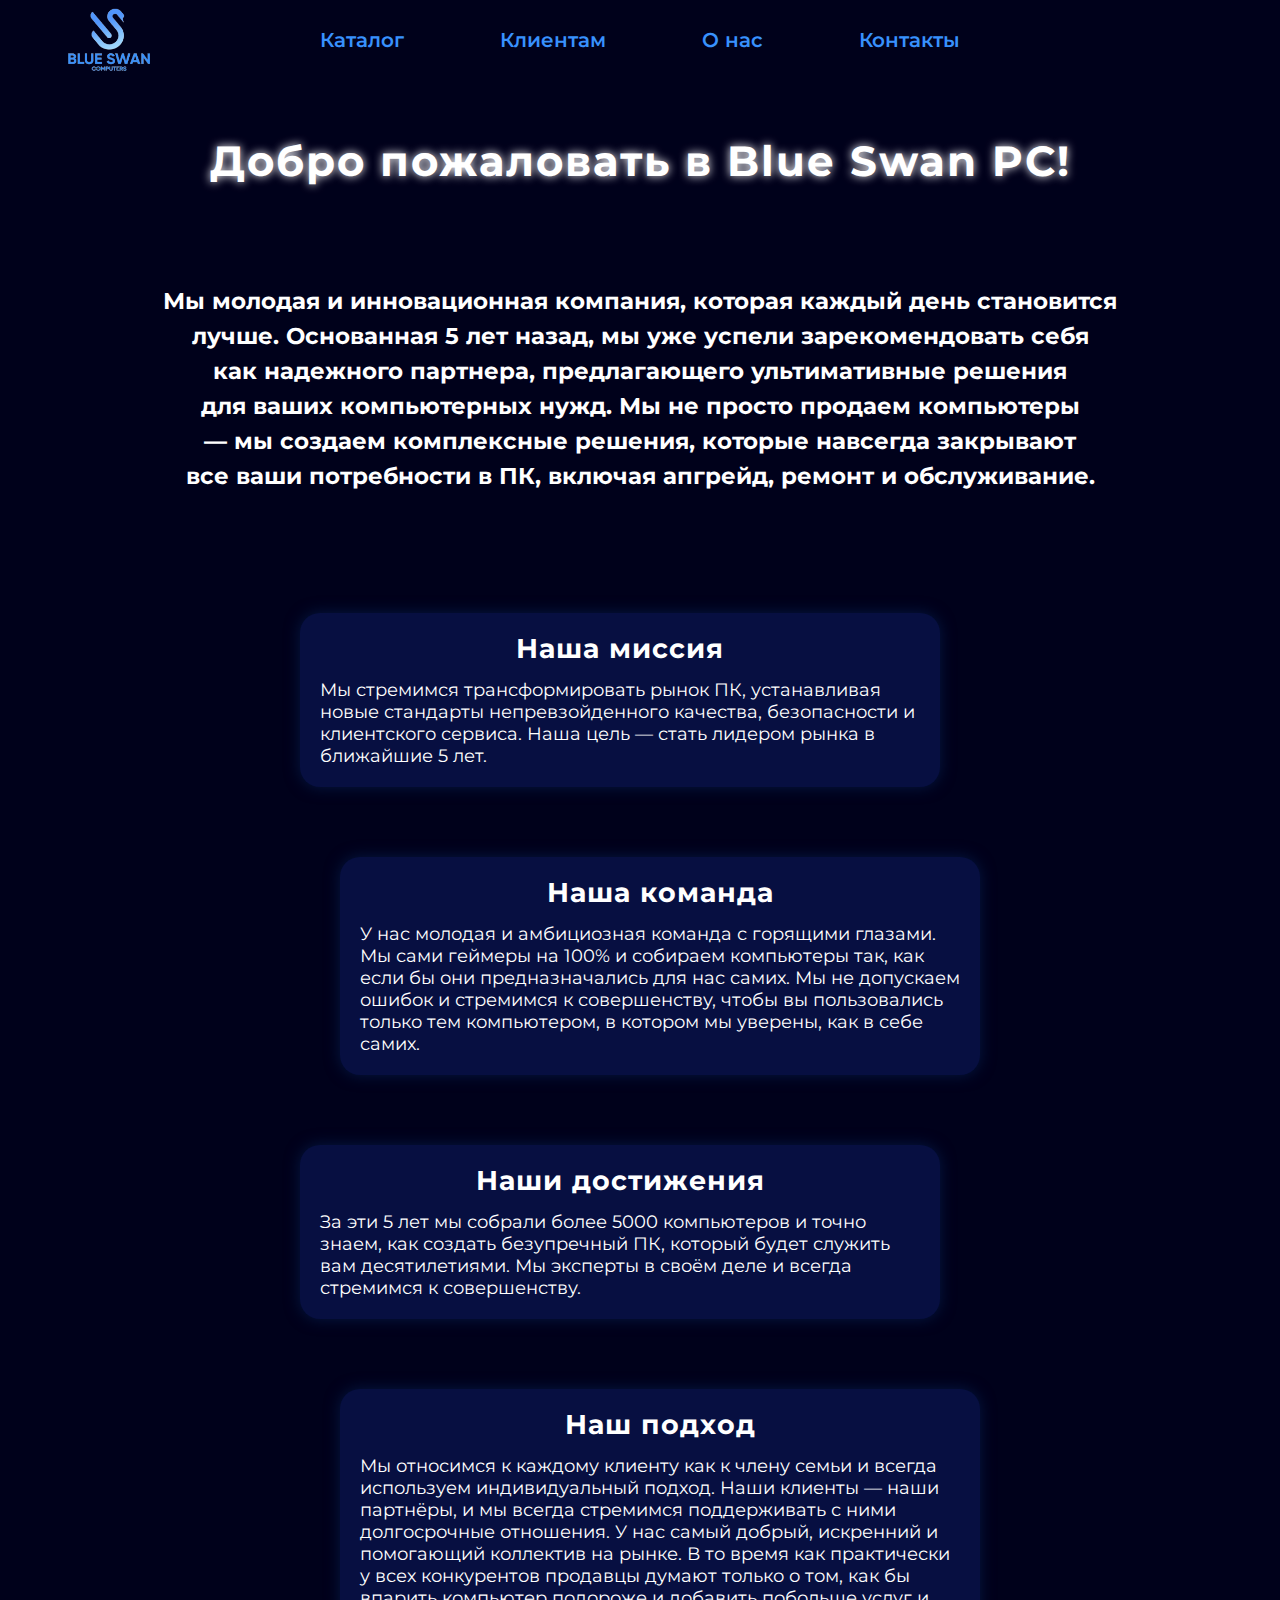
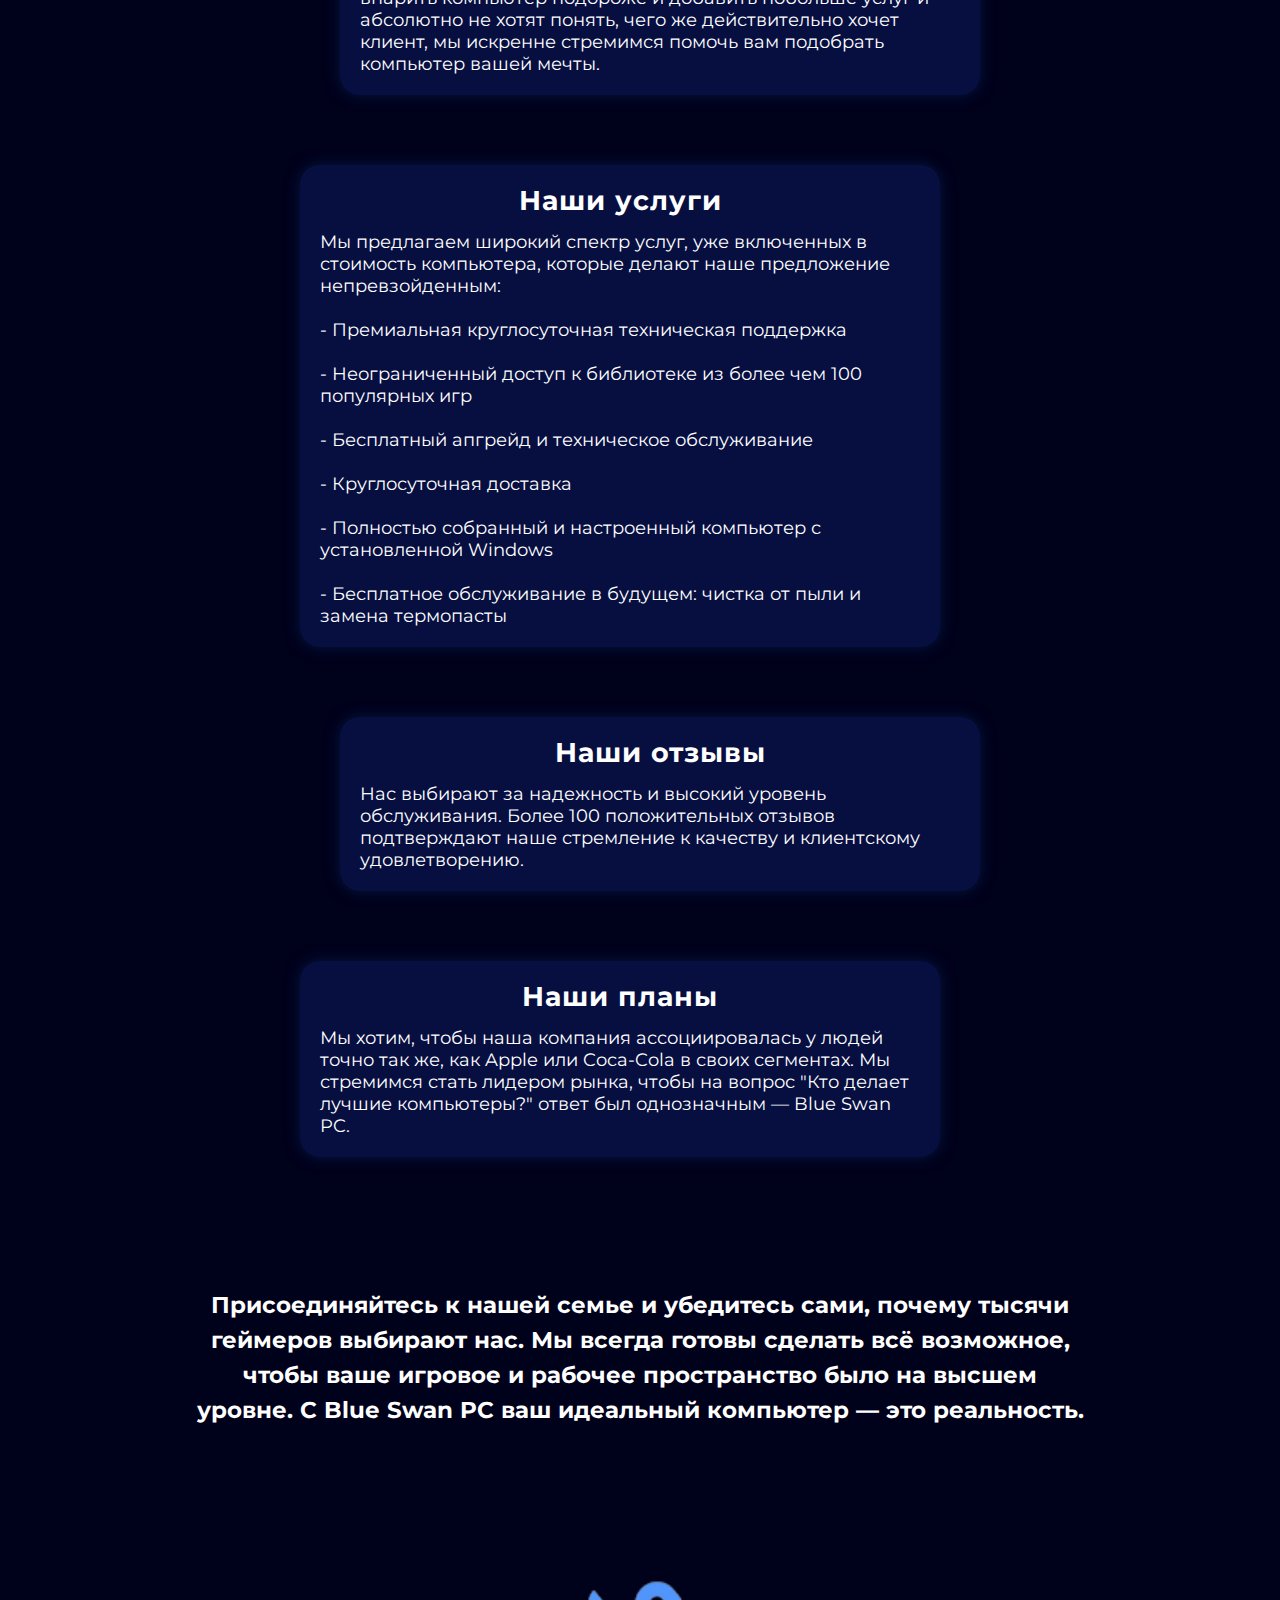
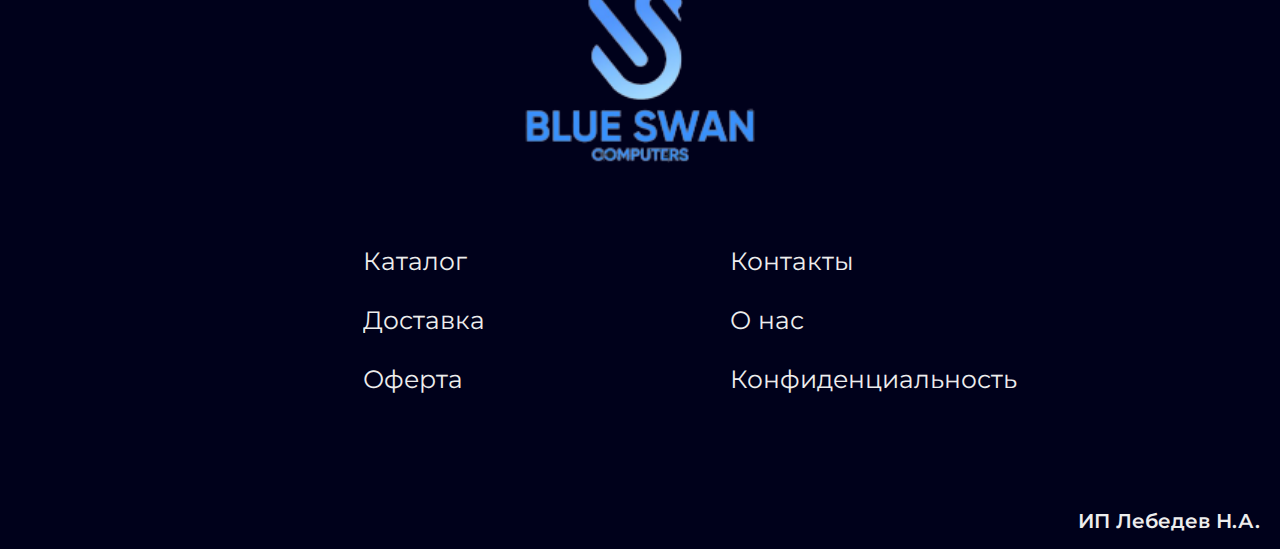
==== AboutPage/index.html @ 08d814c0 "comm" ====
<!DOCTYPE html>
<html>
<head>
<title>О нас</title>
<!-- Шрифты. -->
<link rel="preconnect" href="https://fonts.googleapis.com">
<link rel="preconnect" href="https://fonts.gstatic.com" crossorigin>
<link href="https://fonts.googleapis.com/css2?family=Montserrat:wght@300;400;500;600;700;800&display=swap" rel="stylesheet">

<!-- Подключение файлов. -->
<link rel="stylesheet" href="reset.css">


<link rel="stylesheet" type="text/css" href="../slick-1.8.1/slick/slick.css"/>

<link rel="stylesheet" type="text/css" href="../slick-1.8.1/slick/slick-theme.css"/>

<link rel="stylesheet" href="style.css">
<link rel="stylesheet" href="adapt.css">

<!-- Корректное отображение на разных устройствах. -->
<meta name="viewport" content="width=device-width, initial-scale=1.0, maximum-scale=1.0, user-scalable=no">

</head>
<body>
    <div class="header">
        <a href="../MainPage/index.html" class="header__logo"><img src="../static/main_logo.png"></a>
        <ul class="header__menu">
            <li><a href="">Каталог</a></li>
            <li><a href="">Клиентам</a></li>
            <li><a href="">О нас</a></li>
            <li><a href="">Контакты</a></li>
        </ul>
    </div>
    <div class="top-empty"></div>

    
    <div class="h2-main"><h2>Добро пожаловать в Blue Swan PC!</h2></div>

    <div class="text-before-pcs"><h3>Мы молодая и инновационная компания, которая каждый день становится лучше. Основанная 5 лет назад, мы уже успели зарекомендовать себя как надежного партнера, предлагающего ультимативные решения для ваших компьютерных нужд. Мы не просто продаем компьютеры — мы создаем комплексные решения, которые навсегда закрывают все ваши потребности в ПК, включая апгрейд, ремонт и обслуживание.</h3></div>

    <div class="about-text-block-wrapper">

        <div class="about-text-block-wrapper-wrapper">
            <div class="about-text-block">
                <h3>Наша миссия</h3>
                <p>Мы стремимся трансформировать рынок ПК, устанавливая новые стандарты непревзойденного качества, безопасности и клиентского сервиса. Наша цель — стать лидером рынка в ближайшие 5 лет.</p>
            </div>
        </div>

        <div class="about-text-block-wrapper-wrapper">
            <div class="about-text-block">
                <h3>Наша команда</h3>
                <p>У нас молодая и амбициозная команда с горящими глазами. Мы сами геймеры на 100% и собираем компьютеры так, как если бы они предназначались для нас самих. Мы не допускаем ошибок и стремимся к совершенству, чтобы вы пользовались только тем компьютером, в котором мы уверены, как в себе самих.</p>
            </div>
        </div>

        <div class="about-text-block-wrapper-wrapper">
            <div class="about-text-block">
                <h3>Наши достижения</h3>
                <p>За эти 5 лет мы собрали более 5000 компьютеров и точно знаем, как создать безупречный ПК, который будет служить вам десятилетиями. Мы эксперты в своём деле и всегда стремимся к совершенству.</p>
            </div>
        </div>

        <div class="about-text-block-wrapper-wrapper">
            <div class="about-text-block">
                <h3>Наш подход</h3>
                <p>Мы относимся к каждому клиенту как к члену семьи и всегда используем индивидуальный подход. Наши клиенты — наши партнёры, и мы всегда стремимся поддерживать с ними долгосрочные отношения. У нас самый добрый, искренний и помогающий коллектив на рынке. В то время как практически у всех конкурентов продавцы думают только о том, как бы впарить компьютер подороже и добавить побольше услуг и абсолютно не хотят понять, чего же действительно хочет клиент, мы искренне стремимся помочь вам подобрать компьютер вашей мечты.</p>
            </div>
        </div>

        <div class="about-text-block-wrapper-wrapper">
            <div class="about-text-block">
                <h3>Наши услуги</h3>
                <p>Мы предлагаем широкий спектр услуг, уже включенных в стоимость компьютера, которые делают наше предложение непревзойденным:<br><br>
                     - Премиальная круглосуточная техническая поддержка<br><br>
                     - Неограниченный доступ к библиотеке из более чем 100 популярных игр<br><br>
                     - Бесплатный апгрейд и техническое обслуживание<br><br>
                     - Круглосуточная доставка<br><br>
                     - Полностью собранный и настроенный компьютер с установленной Windows<br><br>
                     - Бесплатное обслуживание в будущем: чистка от пыли и замена термопасты</p>
            </div>
        </div>

        <div class="about-text-block-wrapper-wrapper">
            <div class="about-text-block">
                <h3>Наши отзывы</h3>
                <p>Нас выбирают за надежность и высокий уровень обслуживания. Более 100 положительных отзывов подтверждают наше стремление к качеству и клиентскому удовлетворению.</p>
            </div>
        </div>

        <div class="about-text-block-wrapper-wrapper">
            <div class="about-text-block">
                <h3>Наши планы</h3>
                <p>Мы хотим, чтобы наша компания ассоциировалась у людей точно так же, как Apple или Coca-Cola в своих сегментах. Мы стремимся стать лидером рынка, чтобы на вопрос "Кто делает лучшие компьютеры?" ответ был однозначным — Blue Swan PC.</p>
            </div>
        </div>
    </div>

    <div class="text-before-pcs"><h3>Присоединяйтесь к нашей семье и убедитесь сами, почему тысячи геймеров выбирают нас. Мы всегда готовы сделать всё возможное, чтобы ваше игровое и рабочее пространство было на высшем уровне. С Blue Swan PC ваш идеальный компьютер — это реальность.</h3></div>
    


    <!-- Подвал -->
    <div class="footer">
        <a href="" class="footer__logo"></a>
        <div class="footer__double-ul">
            <ul>
                <li><a href="">Каталог</a></li>
                <li><a href="">Доставка</a></li>
                <li><a href="">Оферта</a></li>
            </ul>
            <ul>
                <li><a href="">Контакты</a></li>
                <li><a href="">О нас</a></li>
                <li><a href="">Конфиденциальность</a></li>
            </ul>
        </div>
        <div class="footer__ceo-name"><h2>ИП Лебедев Н.А.</h2></div>
    </div>

    <!-- <div class="empty"></div> -->

    <script src="../jquery/jquery-3.7.1-full.js"></script>

    <script type="text/javascript" src="../slick-1.8.1/slick/slick.min.js"></script>

    <script type="text/javascript" src="main.js"></script>

</body>
</html>
---- AboutPage/style.css ----
html {
    background-color: #00011B;
}

.header {
    background-color: #00011B;
    position: fixed;
    width: 100%;
    height: 80px;
    display: flex;
    justify-content: center;
    align-items: center;
    z-index: 1000;  
}

.header__logo {
    display: block;
    width: 90px;
    height: 70px;
    position: absolute;
    top: 5px; 
    left: 5%;
}
.header__logo img {
    width: 100%;
    height: 100%;
}

.header__menu {
    display: flex;
    margin: 0;
    padding: 0;
    width: 50%;
    justify-content: space-between;
    max-width: 1000px;
}
.header__menu li {
    list-style-type: none;
}
.header__menu li a {
    color: #3891FD;
    text-decoration: none;
    font-family: 'Montserrat', sans-serif;
    transition: 0.2s;
    font-size: 20px;
    font-weight: 600;
}

.header__menu li a:hover {
    color: white;
    text-shadow: 0px 0px 20px white;
}

.top-empty {
    width: 100%;
    height: 80px;
    /* margin-bottom: 50px; */
}



.h2-main {
    margin: 0 auto;
    font-family: 'Montserrat', sans-serif;
    color: white;
    text-shadow: 0px 0px 10px white;
    letter-spacing: 2px;
    line-height: 33px;
    width: 100%;
    font-size: 28px;
    display: flex;
    justify-content: center;
    margin-top: 30px;
    margin-bottom: 30px;
}

.text-before-pcs {
    margin: 0 auto;
    margin-top: 70px;
    margin-bottom: 120px;
    font-size: 20px;
    text-align: center;
    box-sizing: border-box;
    padding: 0 100px;
}
.text-before-pcs h3 {
    font-family: 'Montserrat', sans-serif;
    color: white;
    line-height: 35px;
    text-wrap: balance;
}


.about-text-block-wrapper {
    width: 100%;
    padding: 0 300px;
    box-sizing: border-box;
}
.about-text-block-wrapper-wrapper {
    width: 100%;
}

.about-text-block {
    width: 600px;
    background-color: #070f41;
    /* margin: 10px; */
    border-radius: 20px;
    padding: 20px;
    margin-top: 70px;
    box-shadow: 0px 0px 15px 0px rgb(5, 24, 66); 
    
}
.about-text-block-wrapper-wrapper:nth-child(1) .about-text-block {
    margin-top: 30px;
}
.about-text-block-wrapper-wrapper:nth-child(7) .about-text-block {
    margin-bottom: 130px;
}

.about-text-block-wrapper-wrapper:nth-child(2),
.about-text-block-wrapper-wrapper:nth-child(4),
.about-text-block-wrapper-wrapper:nth-child(6),
.about-text-block-wrapper-wrapper:nth-child(8) {
    display: flex;
    justify-content: end;
} 

.about-text-block h3 {
    font-family: 'Montserrat', sans-serif;
    color: white;
    font-size: 27px;
    text-align: center;
    padding: 0;
    margin: 0;
    margin-bottom: 15px;
    margin-top: 0px;
    letter-spacing: 1px;
}

.about-text-block p {
    font-family: 'Montserrat', sans-serif;
    color: white;
    font-size: 18px;
    padding: 0;
    margin: 0;
    line-height: 22px;
    /* text-wrap: wrap;
    text-align: center; */
}



/* Footer */
.footer {
    width: 100%;
    display: flex;
    flex-direction: column;
    justify-content: center;
    align-items: center;
    /* background-color: rgba(63, 68, 74, 1); */
}
.footer__logo {
    display: block;
    width: 250px;
    height: 250px;
    background-image: url(../static/main_logo.png);
    background-position: center;
    background-repeat: no-repeat;
    background-size: 100%;
    margin-bottom: 20px;
}
.footer__double-ul {
    width: 100%;
    max-width: 1000px;
    display: flex;
    justify-content:space-around;
}
.footer__double-ul ul {
    margin: 0;
    padding: 0;
}
.footer__double-ul ul:first-child {
    margin-left: 100px;
}
.footer__double-ul ul li {
    list-style: none;
    font-family: 'Montserrat', sans-serif;
    font-weight: 400;
    font-size: 25px;
    margin-top: 30px;
    overflow: hidden;
}
.footer__double-ul ul li a {
    text-decoration: none;
    color: rgb(237, 237, 237);
    position: relative;
}
.footer__double-ul ul li a::before {
    content: ' ';
    position: absolute;
    width: 100%;
    height: 1px;
    background-color: rgb(237, 237, 237);
    top: calc(100% - 1px);
    transition: 0.2s;
}
.footer__double-ul ul li a::before {
    left: -100%;
}
.footer__double-ul ul li a:hover::before {
    left: 0;
}
.footer__ceo-name {
    width: 100%;
    max-width: 1400px;
    padding: 0 20px;
    margin-top: 100px;
    box-sizing: border-box;
}
.footer__ceo-name h2 {
    float: right;
    font-family: 'Montserrat', sans-serif;
    font-weight: 600;
    font-size: 20px;
    color: rgb(237, 237, 237);
}
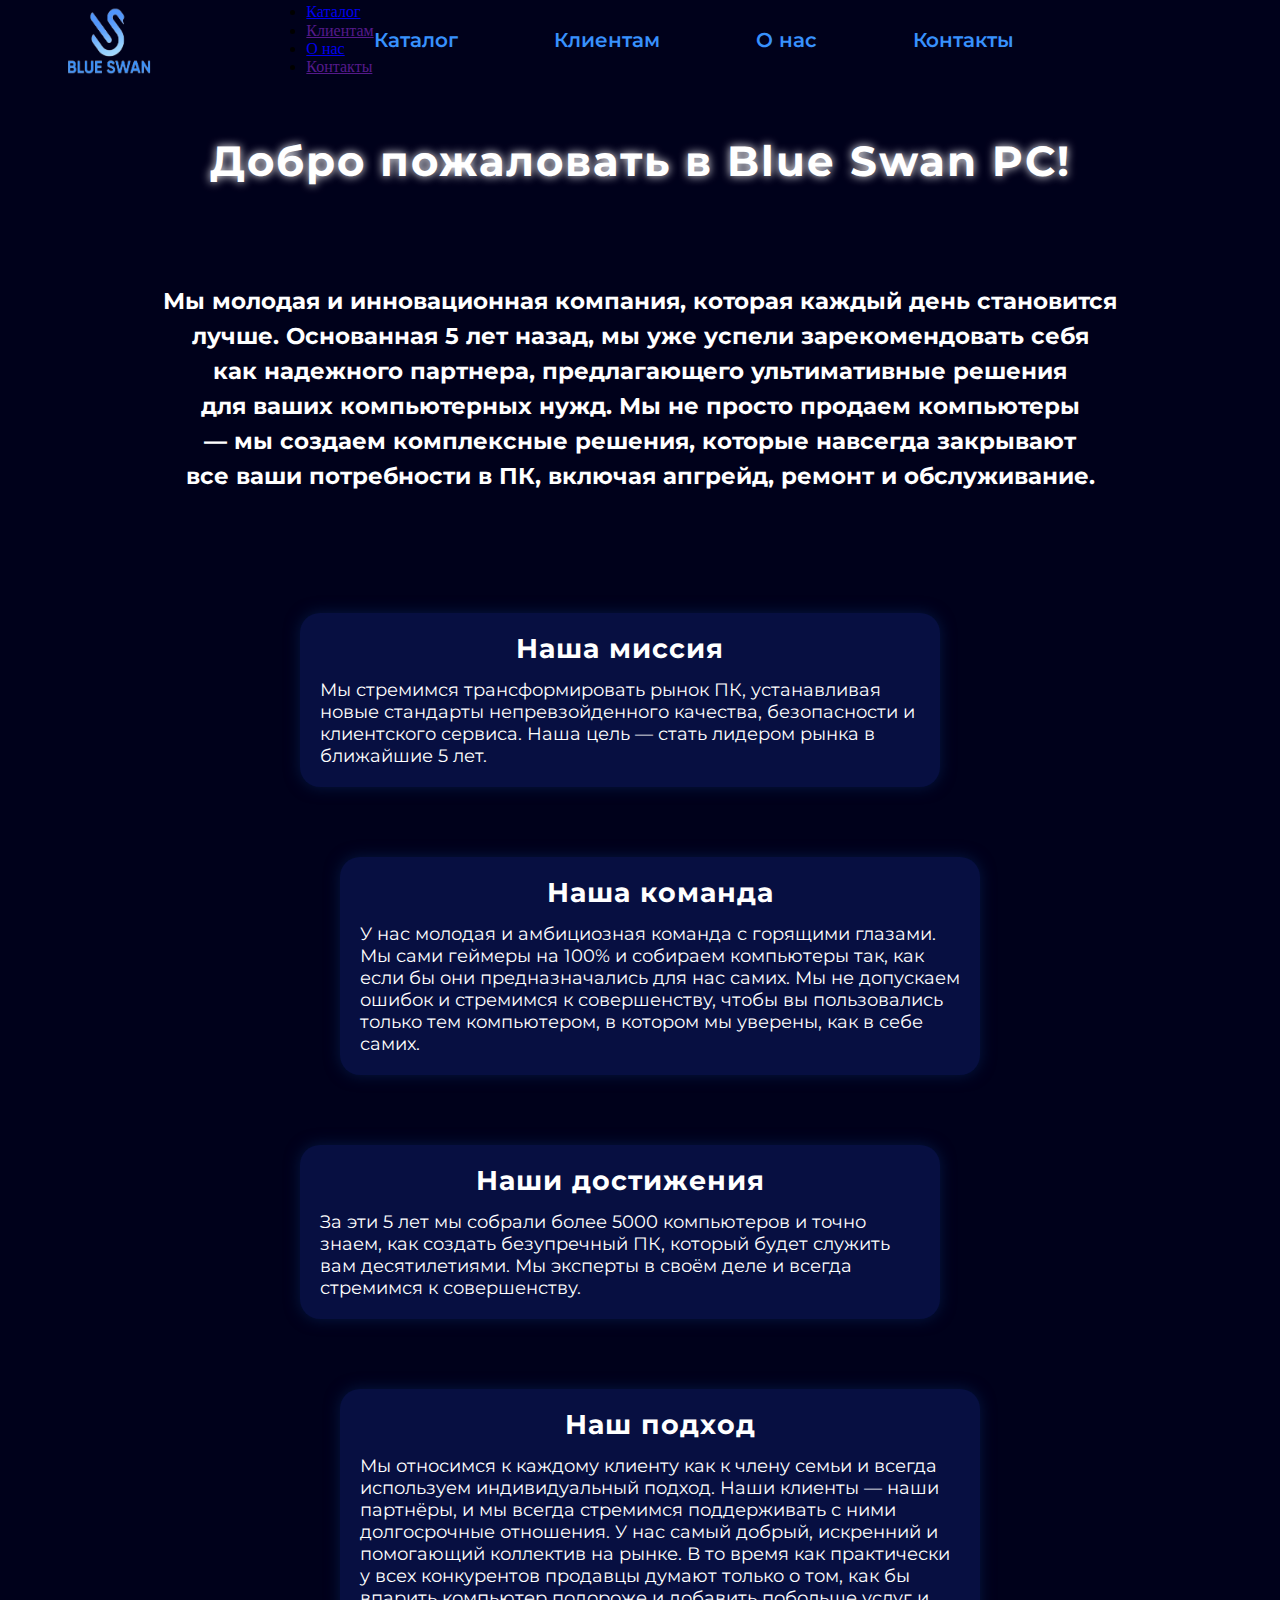
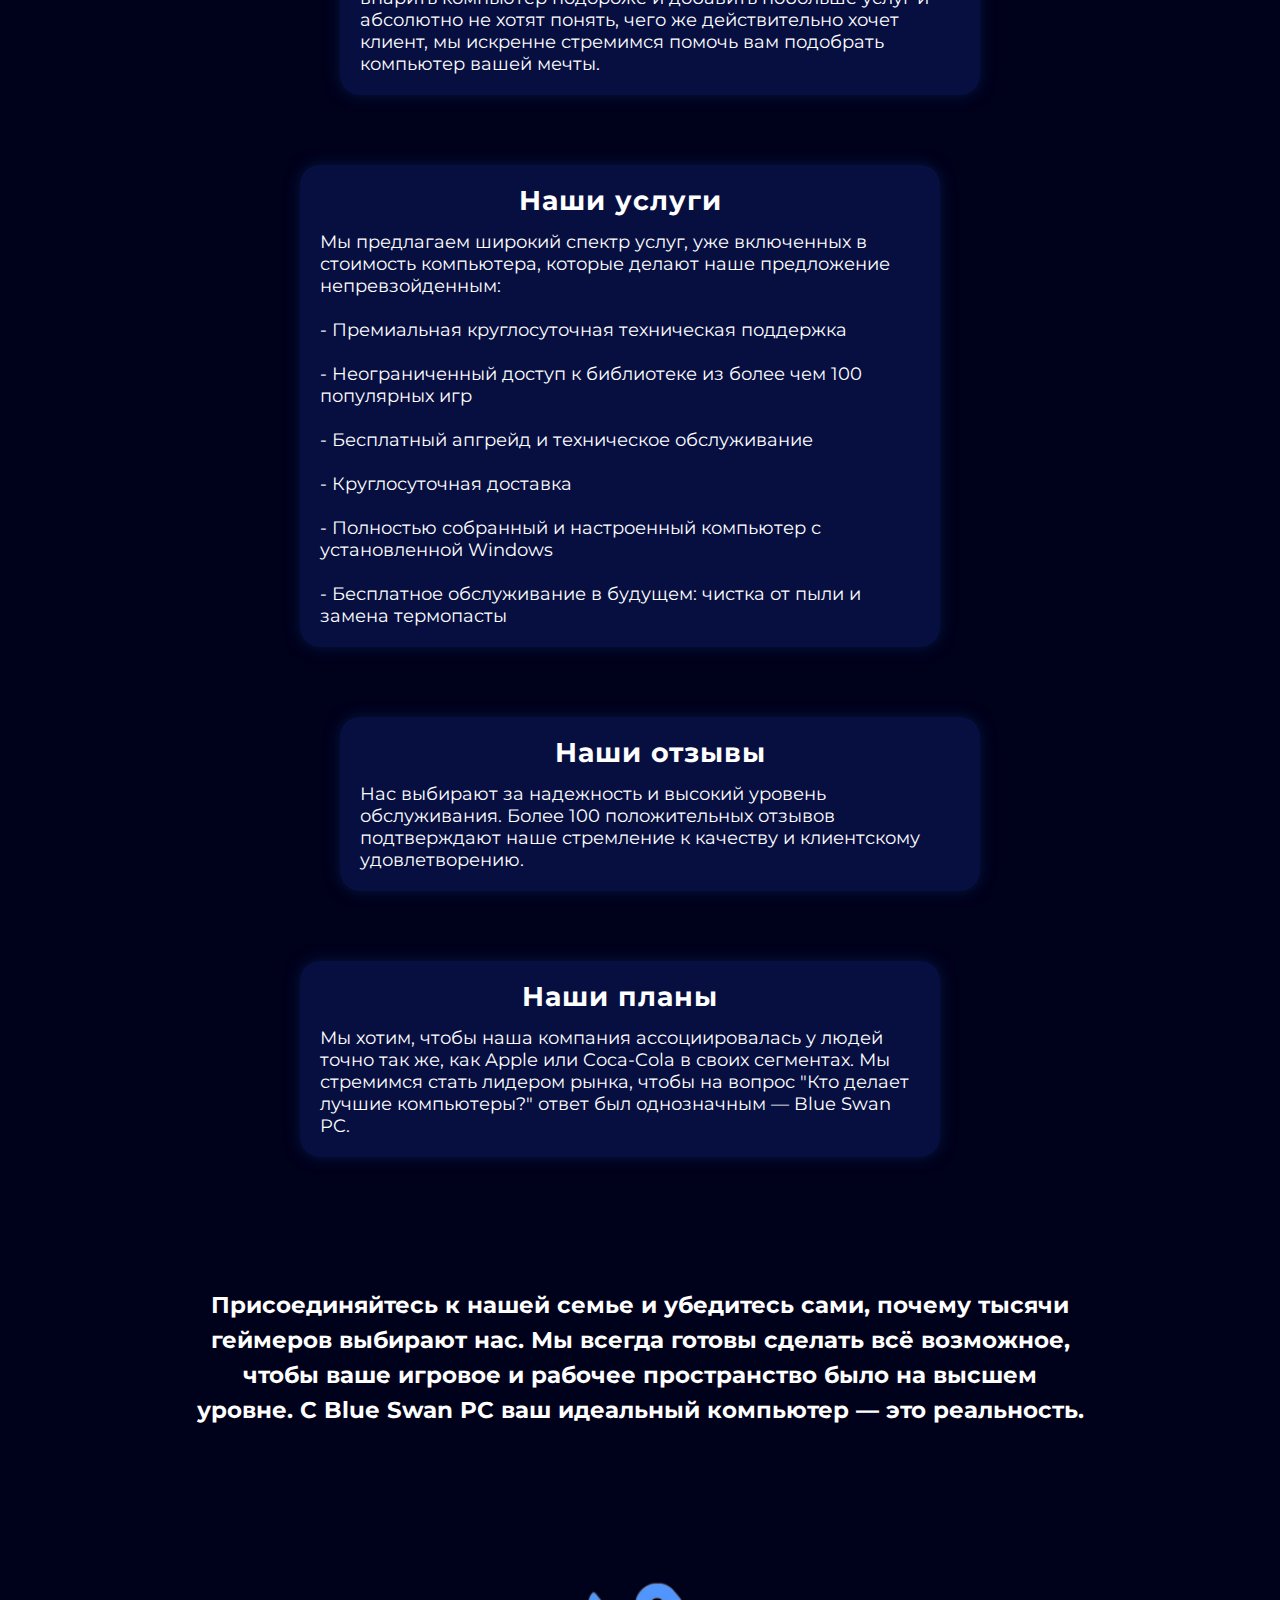
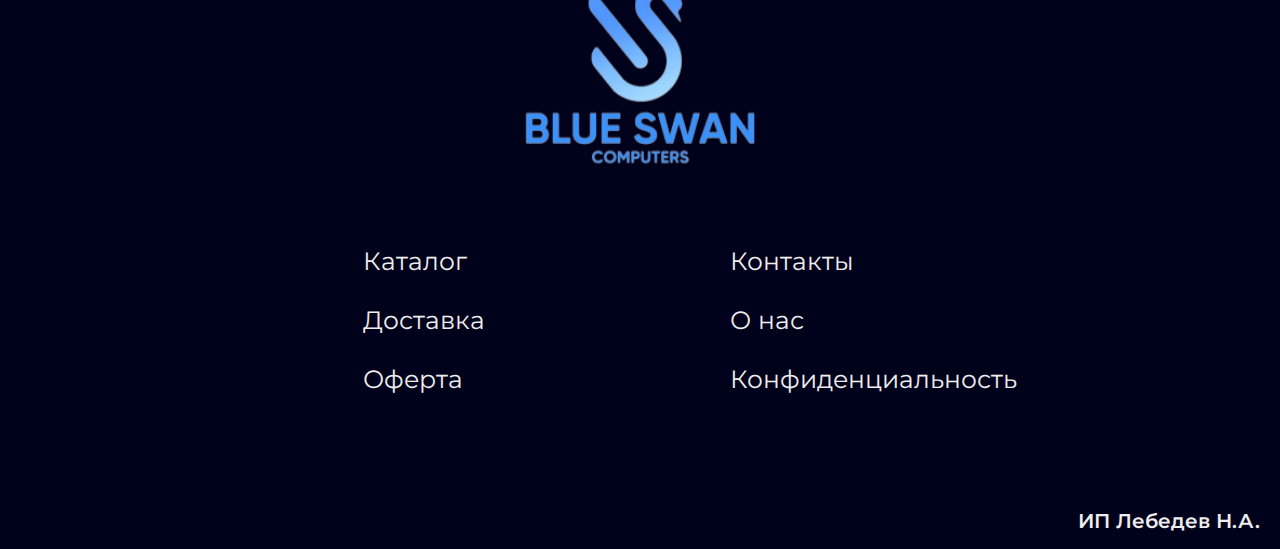
==== commit b3e00270: "com" ====
--- a/AboutPage/index.html
+++ b/AboutPage/index.html
@@ -8,15 +8,13 @@
 <link href="https://fonts.googleapis.com/css2?family=Montserrat:wght@300;400;500;600;700;800&display=swap" rel="stylesheet">
 
 <!-- Подключение файлов. -->
-<link rel="stylesheet" href="reset.css">
+<link rel="stylesheet" href="../general/reset.css">
 
-
-<link rel="stylesheet" type="text/css" href="../slick-1.8.1/slick/slick.css"/>
-
-<link rel="stylesheet" type="text/css" href="../slick-1.8.1/slick/slick-theme.css"/>
 
 <link rel="stylesheet" href="style.css">
 <link rel="stylesheet" href="adapt.css">
+<link rel="stylesheet" href="../general/adapt.css">
+
 
 <!-- Корректное отображение на разных устройствах. -->
 <meta name="viewport" content="width=device-width, initial-scale=1.0, maximum-scale=1.0, user-scalable=no">
@@ -24,13 +22,23 @@
 </head>
 <body>
     <div class="header">
-        <a href="../MainPage/index.html" class="header__logo"><img src="../static/main_logo.png"></a>
+        <div class="pop-up-menu">
+            <ul class="pop-up-menu__menu">
+                <li><a href="../CatalogPage/index.html">Каталог</a></li>
+                <li><a href="">Клиентам</a></li>
+                <li><a href="../AboutPage/index.html">О нас</a></li>
+                <li><a href="">Контакты</a></li>
+            </ul>
+        </div>
+
+        <a href="../MainPage/index.html" class="header__logo"><img src="../static/main_logo_short.png"></a>
         <ul class="header__menu">
-            <li><a href="">Каталог</a></li>
+            <li><a href="../CatalogPage/index.html">Каталог</a></li>
             <li><a href="">Клиентам</a></li>
-            <li><a href="">О нас</a></li>
+            <li><a href="../AboutPage/index.html">О нас</a></li>
             <li><a href="">Контакты</a></li>
         </ul>
+        <div class="header_burger-menu"></div>
     </div>
     <div class="top-empty"></div>
 
@@ -106,13 +114,13 @@
         <a href="" class="footer__logo"></a>
         <div class="footer__double-ul">
             <ul>
-                <li><a href="">Каталог</a></li>
+                <li><a href="../CatalogPage/index.html">Каталог</a></li>
                 <li><a href="">Доставка</a></li>
                 <li><a href="">Оферта</a></li>
             </ul>
             <ul>
                 <li><a href="">Контакты</a></li>
-                <li><a href="">О нас</a></li>
+                <li><a href="../AboutPage/index.html">О нас</a></li>
                 <li><a href="">Конфиденциальность</a></li>
             </ul>
         </div>
--- a/AboutPage/adapt.css
+++ b/AboutPage/adapt.css
@@ -0,0 +1,249 @@
+@media screen and (max-width: 1550px) {
+    .slider-wrapper {
+        height: 600px;
+    }
+    .card-advantage-wrapper {
+        grid-template-columns: repeat(2, 1fr);
+    }
+    .feedback-slider__item__img {
+        width: 50%;
+    }
+}
+@media screen and (max-width: 1440px) {
+    .slider-wrapper {
+        height: 600px;
+    }
+}
+@media screen and (max-width: 1330px) {
+    .cards-container {
+        grid-template-columns: repeat(2, 1fr);
+        grid-gap: 0px;
+    }
+    
+    .card {
+        margin: 0 30px 60px 30px;
+    }
+    .slider-wrapper {
+        height: 500px;
+    }
+}
+@media screen and (max-width: 1024px) {
+    
+}
+@media screen and (max-width: 786px) {
+    
+}
+@media screen and (max-width: 460px) {
+    .slider-wrapper {
+        height: 500px;
+    }
+    .text-before-pcs {
+        margin-top: 70px;
+        margin-bottom: 50px;
+        font-size: 18px;
+        padding: 10px;
+    }
+    .text-before-pcs h3 {
+        line-height: 30px;
+    }
+    .cards-container-wrapper {
+        padding: 0;
+    }
+    .cards-container {
+        width: 100%;
+        display: grid;
+        box-sizing: border-box;
+        margin: 0 auto;
+        grid-template-columns: repeat(1, 1fr); /* создает три столбца с одинаковой шириной */
+        grid-gap: 0px;
+        padding: 0px 30px;
+    }
+    .cards-container .card:nth-child(1) .card__img {
+        background-image: url(../static/PC/pc1.png);
+    }
+    .cards-container .card:nth-child(2) .card__img {
+        background-image: url(../static/PC/pc2.png);
+        background-size: 90%;
+    }
+    .cards-container .card:nth-child(3) .card__img {
+        background-image: url(../static/PC/pc5.png);
+        background-size: 90%;
+    }
+    .cards-container .card:nth-child(4) .card__img {
+        background-image: url(../static/PC/pc6.png);
+        background-size: 80%;
+    }
+    .cards-container .card:nth-child(5) .card__img {
+        background-image: url(../static/PC/pc7.png);
+        background-size: 80%;
+    }
+    .cards-container .card:nth-child(6) .card__img {
+        background-image: url(../static/PC/pc10.png);
+        background-size: 80%;
+    }
+    .card {
+        width: 100%;
+        height: 570px;
+        background-color: #030824;
+        margin: 0;
+        margin-bottom: 40px;
+    }
+    
+    .card__img {
+        width: calc(100% - 40px);
+        height: 270px;
+        background-size: 90%;
+    }
+    .card-advantage-wrapper {
+        width: 100%;
+        /* background-color: red; */
+        display: grid;
+        box-sizing: border-box;
+        margin: 0 auto;
+        grid-template-columns: repeat(1, 1fr); /* создает три столбца с одинаковой шириной */
+        /* grid-gap: 30px;  */
+    }
+    .card__title {
+        width: 150px;
+    }
+    .h2-main {
+        line-height: 30px;
+        font-size: 18px;
+        text-align: center;
+    }
+    .card-advantage-wrapper {
+        padding: 20px
+    }
+    .card-advantage {
+        width: 100%;
+        height: fit-content;
+        background-color: #000231;
+        margin: 0px;
+        display: flex;
+        border-radius: 20px;
+        overflow: hidden;
+    }
+    .card-advantage__img {
+        width: 50px;
+        height: 50px;
+        /* background-color: red; */
+      
+        margin: 15px;
+        margin-top: 7px;
+        background-position: center;
+        background-repeat: no-repeat;
+        background-size: 100%;
+        background-image: url(../static/advanture_2.png);
+        position: relative;
+        z-index: 100;
+    }
+    .card-advantage__text {
+        margin-bottom: 20px;
+        font-size: 16px;
+    }
+    .card-advantage__title {
+        font-size: 18px;
+        margin-top: 20px;
+        font-weight: 600;
+        margin-bottom: 20px;
+    }
+    .card-advantage__img::before {
+        top: -112%;
+        left: -130%;
+    }
+
+
+
+
+
+
+
+
+
+
+
+
+
+
+    .feedback-slider-wrapper {
+        width: 100%;
+        height: fit-content;
+        /* background-color: red; */
+    }
+    .feedback-slider__item {
+        width: 500px;
+        height: calc(100% - 40px);
+        display: flex;
+        flex-direction: column;
+        margin: 20px;
+        padding: 20px;
+        box-sizing: border-box;
+    }
+    .feedback-slider__item__img {
+        width: 100%;
+        height: 180px;
+        border-radius: 15px;
+        /* background-color: bisque; */
+        margin-left: 10px;
+        margin-right: 10px;
+        background-position: center;
+        background-repeat: no-repeat;
+        background-size: cover;
+    }
+    .feedback-slider__info-wrapper {
+        width: 100%;
+        margin: 20px;
+        margin-bottom: 0;
+    }
+    .feedback-slider__item__name {
+        font-size: 22px;
+        font-weight: 600;
+        margin-top: 10px;
+    }
+    .feedback-slider__item__comment {
+        margin-top: 10px;
+        font-size: 18px;
+    }
+    .feedback-more-button {
+        margin-top: 0;
+        padding: 10px 30px;
+    }
+    form {
+        padding: 20px;
+        box-sizing: border-box;
+    }
+
+
+    /* ----------------------------- */
+
+    .h2-main {
+        margin: 40px 0px;
+        padding: 0 20px;
+        box-sizing: border-box;
+        text-shadow: 0px 0px 20px white;
+    }
+    .text-before-pcs {
+        line-height: 20px;
+        margin-top: 0;
+        font-size: 16px;
+        padding: 0 10px;
+        text-wrap: balance;
+    }
+    .text-before-pcs h3 {
+        line-height: 25px;
+    }
+
+}
+
+@media screen and (max-width: 360px) {
+    .card__title {
+        font-size: 20px;
+        width: 120px;
+    }
+    .card__price {
+        font-size: 20px;
+    }
+    .cards-container {
+        padding: 0px 15px;
+    }
+}--- a/general/adapt.css
+++ b/general/adapt.css
@@ -0,0 +1,52 @@
+@media screen and (max-width: 460px) {
+    .header {
+        height: 70px;
+    }
+    .header_burger-menu {
+        display: block;
+        width: 40px;
+        height: 40px;
+        /* background-color: red; */
+        position: absolute;
+        right: 20px;
+        background-image: url(../static/burger_menu_icon.png);
+        background-repeat: no-repeat;
+        background-position: center;
+        background-size: 100%;
+        transition: 0.3s;
+    }
+    .header__menu { 
+        display: none;
+    }
+    .top-empty {
+        height: 70px;
+    }
+    .header__logo {
+        width: 80px;
+        height: 55px;
+        top: 5px; 
+        left: 20px;
+    }
+   
+    .footer__double-ul {
+        flex-direction: column;
+    }
+    .footer__double-ul ul:first-child {
+        margin-left: 0px;
+    }
+    .footer__double-ul li {
+        display: flex;
+        justify-content: center;
+    }
+    .footer__double-ul li a {
+        font-size: 18px;
+    }
+    .footer__logo {
+        width: 180px;
+        height: 180px;
+    }
+    .footer__double-ul ul li a::before {
+        width: 0;
+        
+    } 
+}